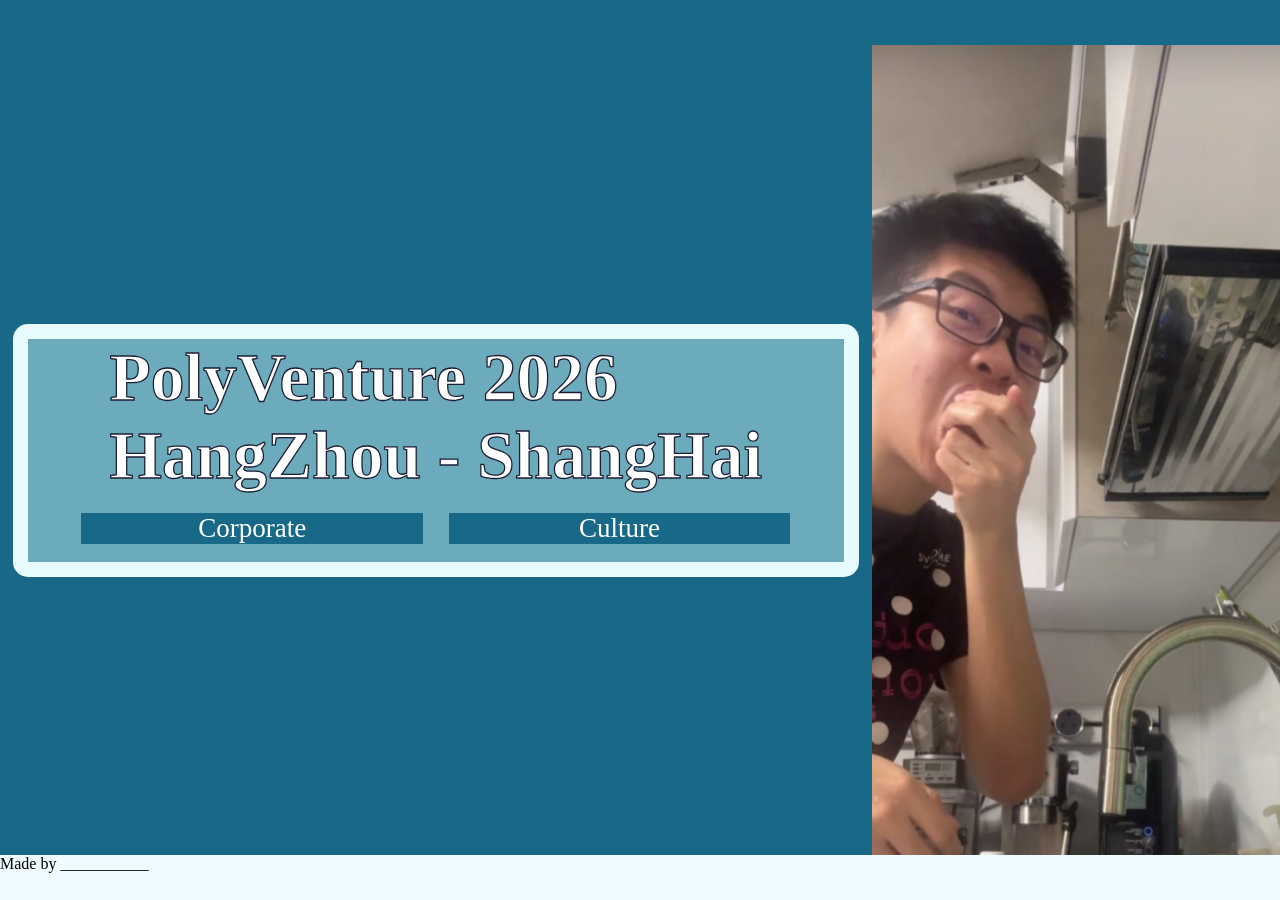
==== index.html @ dc6136de "fixing" ====
<!DOCTYPE html>

<html>

<head>
    <meta charset="UTF-8">
    <meta name="viewport" content="width=device-width, initial-scale=1.0">
    <title>PolyVenture 2026 - Main Page</title>
    <link rel="stylesheet" href="/css/style.css">
</head>

<body>

    <header>
    </header>

    <main>

        <div class="mainPage">

            <section class="title_buttons">

                <div class="title">
                    <h1>PolyVenture 2026</h1>
                    <h1>HangZhou - ShangHai</h1>
                </div>

                <div class="mainPageButtons">
                    <a href="/company.html" class="link_button">Corporate</a>

                    <a href="/company.html" class="link_button">Culture</a>
                </div>


            </section>

            <section class="title-img">
                <img src="/img/kingsleyPeach.png">
            </section>

        </div>

    </main>

    <footer>
        <p>Made by ___________</p>
    </footer>

</body>


</html>
---- css/style.css ----
* {
    box-sizing: border-box;
    padding: 0;
    margin: 0;
}

header {
    background: #186987;
    height: 5vh;
}

main {
    display: flex;

    align-items: center;
    justify-content: space-evenly;
    background: #186987;
}

footer {
    background: #eefbff;
    height: 5vh;
}

main>.mainPage {
    display: flex;
    flex-direction: row;

    background: #186987;

    height: 90vh;

    align-items: center;
    justify-content: space-evenly;
}

main>.mainPage>.title-img {
    flex: 1;

    height: 100%;
    width: auto;
}

main>.mainPage>.title-img img {

    height: 100%;
    width: 100%;

    object-fit: cover;
}

main>.mainPage>.title_buttons {
    flex: 2;

    display: flex;

    flex-direction: column;
    align-items: center;
    justify-content: space-evenly;

    margin: 1vh 1vw;
    background: #6babbc;
    border-radius: 15px;
    border: 15px solid #e7fbff;
}

main>.mainPage>.title_buttons>.title {

    -webkit-text-stroke: 0.1vw #1d1e34;

    color: #ffffff;
    font-size: 5vh;
}

main>.mainPage>.title_buttons>.mainPageButtons {
    flex: 1;

    display: flex;
    flex-direction: row;
    justify-content: space-evenly;

    margin: 1vh 1vw;
    width: 90%;

}

main>.mainPage>.title_buttons>.mainPageButtons>.link_button {
    flex: 1;

    background-color: #186987;
    color: #ffffff;

    border: 0px;

    margin: 1vh 1vw;
    box-shadow: #0f2542;

    text-align: center;
    text-decoration: none;

    font-size: 3vh;

}

main>.companyPage {
    display: flex;
    flex-direction: column;

    height: auto;
    width: 90%;
    align-items: center;
    justify-content: space-evenly;

    background-color: #1d1e34;

    margin: 1vh 1vw;
}

main>.companyPage>.companyContent {
    display: flex;

    width: 90%;

    background-color: #186987;

    border: 10px;
    border-color: #ffffff;

    margin: 1vh 1vw;
}

main>.companyPage>.left-img {
    flex-direction: row;

}

main>.companyPage>.right-img {
    flex-direction: row-reverse;
}

main>.companyPage>.companyContent>.left-side-img {
    flex: 1;

    background: blanchedalmond;
}

main>.companyPage>.companyContent>img {
    flex: 1;

    background: blanchedalmond;
}

main>.companyPage>.companyContent>article {
    flex: 4;

    margin: 1vh 1vw;
    background: yellowgreen;
}

.large-img {
    width: 100%;
    height: auto;
    margin-top: 1%;
    margin-bottom: 1%;
}

.back-img {

    height: 100%;
    margin: 1vh 1vw;

}
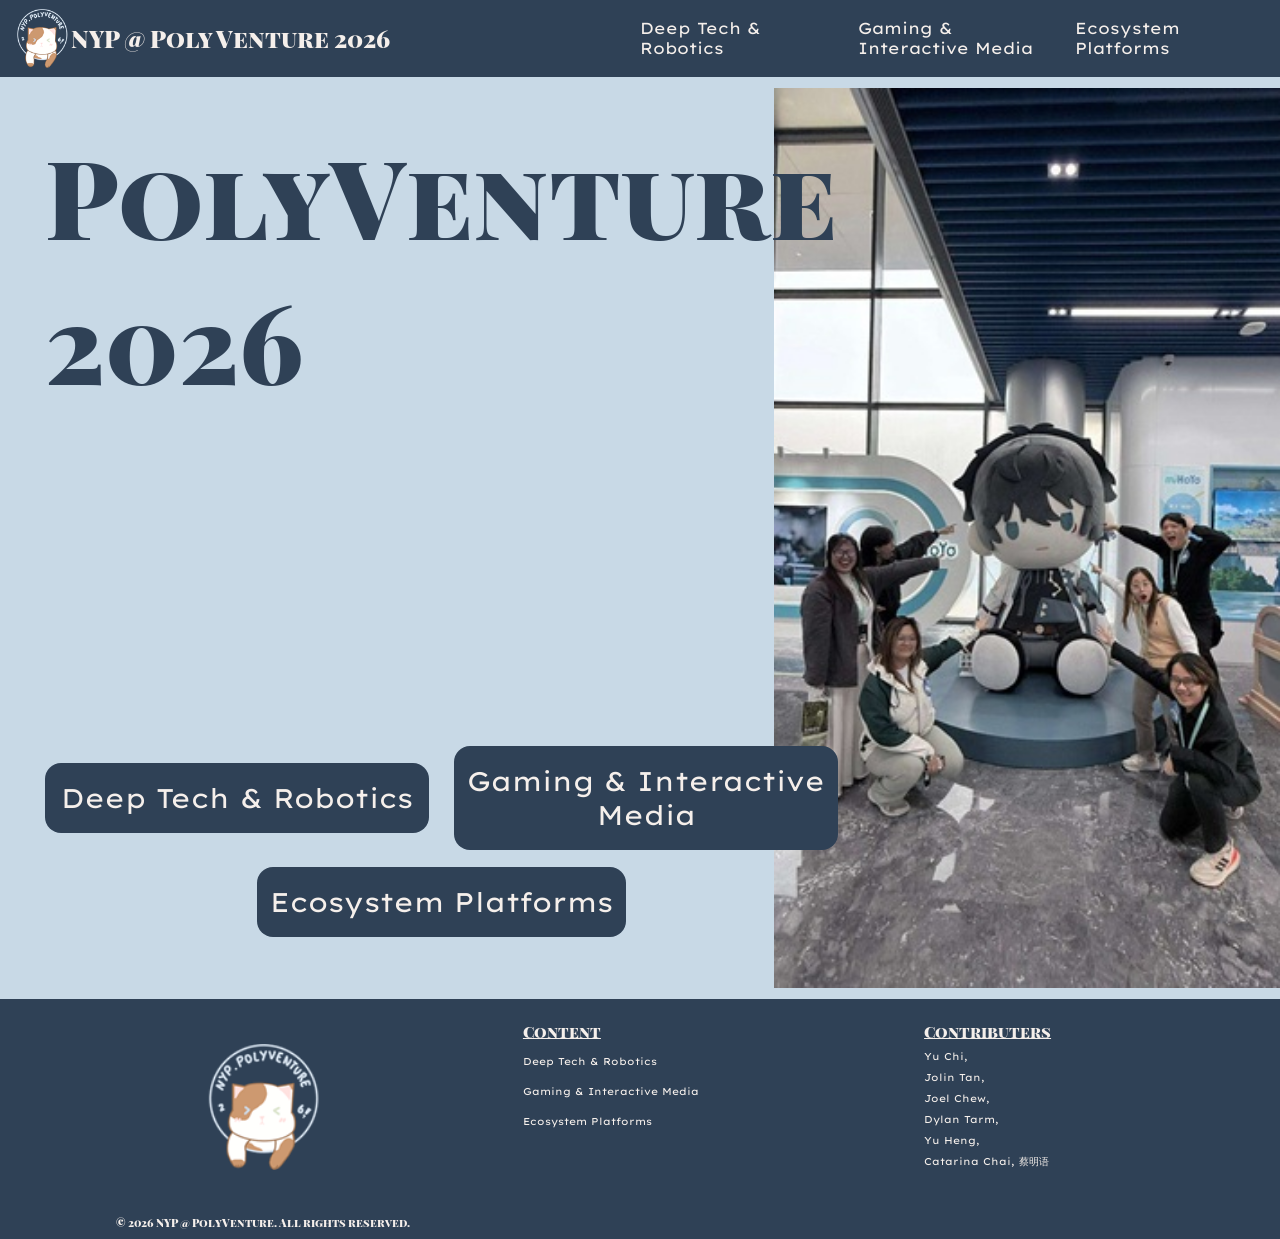
==== commit 339917de: "..." ====
--- a/index.html
+++ b/index.html
@@ -1,52 +1,81 @@
 <!DOCTYPE html>
 
-<html>
+<html lang = "en">
+    <head>
+        <meta charset="UTF-8">
+        <meta name="viewport" content="width=device-width, initial-scale=1.0">
+    
+        <!-- the website title -->
+        <title>PolyVenture 2026 - Main Page</title>
+        
+        <!-- changing of website icon -->
+        <link rel="icon" type="image/x-icon" href="img/logo_.png">
 
-<head>
-    <meta charset="UTF-8">
-    <meta name="viewport" content="width=device-width, initial-scale=1.0">
-    <title>PolyVenture 2026 - Main Page</title>
-    <link rel="stylesheet" href="/css/style.css">
-</head>
+        <!-- link to external css file under css folder -->
+        <link rel="stylesheet" href="./css/style.css">
+    
+        <!-- link to external js file under js folder -->
+        <script src="./js/main.js" defer></script>
+    
+    </head>
+    
+    <body>
+        <!-- Header -->
+        <header>
+            <div>
+                <a href = "index.html">
+                    <img src="img/logo_.png" alt="logo" title="logo">
+                    <h2>NYP @ Poly Venture 2026</h2>
+                </a>
+            </div>
+            <div>
+                <a href = "tech.html">Deep Tech & Robotics</a>
+                <a href = "gaming.html">Gaming & Interactive Media</a>
+                <a href = "eco.html">Ecosystem Platforms</a>
+            </div>
+        </header>
+    
+        <!-- content -->
+        <main class="mainPage">
+            <div>
+                <h1>PolyVenture<br>2026</h1>
+            </div>
+        
+            <div class="mainPageButtons">
+                <a href = "tech.html">Deep Tech & Robotics</a>
+                <a href = "gaming.html">Gaming & Interactive Media</a>
+                <a href = "eco.html">Ecosystem Platforms</a>
+            </div>  
+        </main>
+    
+        <!-- Footer -->
+        <footer>
+            <a>
+                <img src="img/logo_.png" alt="logo" title="logo">
+            </a>
 
-<body>
+            <!-- nav to other pg of the website -->
+            <div>
+                <h4><u>Content</u></h4>
+                <nav>
+                    <a href = "tech.html">Deep Tech & Robotics</a>
+                    <a href = "gaming.html">Gaming & Interactive Media</a>
+                    <a href = "eco.html">Ecosystem Platforms</a>
+                </nav>
+            </div>
 
-    <header>
-    </header>
+            <div>
+                <h4><u>Contributers</u></h4>
+                <p>Yu Chi,  </p>
+                <p>Jolin Tan,  </p>
+                <p>Joel Chew,  </p>
+                <p>Dylan Tarm,  </p>
+                <p>Yu Heng,  </p>
+                <p>Catarina Chai, 蔡明语 </p>
+            </div>
 
-    <main>
-
-        <div class="mainPage">
-
-            <section class="title_buttons">
-
-                <div class="title">
-                    <h1>PolyVenture 2026</h1>
-                    <h1>HangZhou - ShangHai</h1>
-                </div>
-
-                <div class="mainPageButtons">
-                    <a href="/company.html" class="link_button">Corporate</a>
-
-                    <a href="/company.html" class="link_button">Culture</a>
-                </div>
-
-
-            </section>
-
-            <section class="title-img">
-                <img src="/img/kingsleyPeach.png">
-            </section>
-
-        </div>
-
-    </main>
-
-    <footer>
-        <p>Made by ___________</p>
-    </footer>
-
-</body>
-
-
+            <h6>© 2026 NYP @ PolyVenture. All rights reserved.</h6>
+        </footer>
+    
+    </body>
 </html>
--- a/css/style.css
+++ b/css/style.css
@@ -1,172 +1,238 @@
+/*=======================
+         fonts
+=======================*/
+/* for header texts */
+@font-face {
+    font-family: Playfair_font;
+    src: url("../font/PlayfairDisplaySC-Black.woff");
+}
+/* for basic normal texts */
+@font-face {
+    font-family: LexendExa_font;
+    src: url("../font/LexendExa-VariableFont_wght.woff");
+}
+
+
+
+/*=======================
+        elements
+=======================*/
 * {
     box-sizing: border-box;
     padding: 0;
     margin: 0;
 }
 
+img {
+    max-width: 100%;
+}
+
+a {
+  text-decoration: none;
+  color:#f5efeb;
+  font-family: LexendExa_Font;
+}
+
+h1, h2{
+    font-family: Playfair_font;
+    color:#f5efeb;
+}
+
+
+/*=======================
+        header
+=======================*/
 header {
-    background: #186987;
-    height: 5vh;
-}
-
-main {
-    display: flex;
-
-    align-items: center;
-    justify-content: space-evenly;
-    background: #186987;
-}
-
+    background: #2f4156;
+    min-height: 5vh;
+    display: grid;
+    grid-template-columns: 3fr 3fr;
+    padding: 1vh 1vw;
+}
+
+header>div:nth-of-type(1)>a{
+    display: flex;
+    align-items: center;
+}
+
+header>div:nth-last-of-type(1){
+    display: grid;
+    grid-template-columns: repeat(3,1fr);
+    column-gap: 2vw;
+    align-items: center;
+}
+
+header img{
+    height: 6.5vh;
+}
+
+
+/*============================
+            footer  
+=============================*/
 footer {
-    background: #eefbff;
-    height: 5vh;
-}
-
-main>.mainPage {
-    display: flex;
-    flex-direction: row;
-
-    background: #186987;
-
-    height: 90vh;
-
-    align-items: center;
-    justify-content: space-evenly;
-}
-
-main>.mainPage>.title-img {
-    flex: 1;
-
-    height: 100%;
-    width: auto;
-}
-
-main>.mainPage>.title-img img {
-
-    height: 100%;
-    width: 100%;
-
-    object-fit: cover;
-}
-
-main>.mainPage>.title_buttons {
-    flex: 2;
-
-    display: flex;
-
+    background: #2f4156;
+    display: grid;
+    grid-template-columns: repeat(3, auto);
+    grid-template-rows: repeat(2,auto);
+    padding: 0.5vh 1vw;
+}
+
+footer *{
+    text-align: left;
+    color:#f5efeb;
+    font-family: LexendExa_Font;
+    padding: 0.5vh 0vw;
+}
+
+footer img{
+    height:15vh;
+}
+
+footer h6{
+    text-align: center;
+    font-family: Playfair_Font;
+}
+
+footer h4>u{
+    font-family: Playfair_Font;
+}
+
+footer p, footer a{
+    font-size: 0.75vw;
+    padding: 0.5vh 0vw;
+}
+footer>a{
+    grid-column: 1;
+    grid-row: 1;
+    justify-content : center;
+    display: flex;
+    place-items: end;
+    padding: 4vh 1vw;
+}
+
+
+footer div{
+    padding:1vw 1vh;
+    grid-row: 1 / span 2;
+}
+
+footer nav{
+    display: flex;
     flex-direction: column;
-    align-items: center;
-    justify-content: space-evenly;
-
-    margin: 1vh 1vw;
-    background: #6babbc;
-    border-radius: 15px;
-    border: 15px solid #e7fbff;
-}
-
-main>.mainPage>.title_buttons>.title {
-
-    -webkit-text-stroke: 0.1vw #1d1e34;
-
-    color: #ffffff;
-    font-size: 5vh;
-}
-
-main>.mainPage>.title_buttons>.mainPageButtons {
-    flex: 1;
-
-    display: flex;
-    flex-direction: row;
-    justify-content: space-evenly;
-
-    margin: 1vh 1vw;
-    width: 90%;
-
-}
-
-main>.mainPage>.title_buttons>.mainPageButtons>.link_button {
-    flex: 1;
-
-    background-color: #186987;
-    color: #ffffff;
-
-    border: 0px;
-
-    margin: 1vh 1vw;
-    box-shadow: #0f2542;
-
+    row-gap: 1vh;
+}
+
+/*=======================
+        main pg
+=======================*/
+.mainPage {
+    display: grid;
+    background-color: #c8d9e6;
+    background-image: url('../img/pic_1.jpg');
+    background-position: right;
+    background-repeat: no-repeat;
+    background-size: auto 100vh;
+    min-height: 90vh;
+    
+    grid-template-rows: 3fr 1fr;
+    grid-template-columns: 2fr 1fr;
+    padding: 5vh 3.5vw;
+}
+
+.mainPage h1{
+    color:#2f4156;
+    font-size: 8.5vw;
+}
+
+.mainPageButtons{
+    grid-row: 2;
+    grid-column: 1;
+    display: grid;
+    grid-template-columns: 1fr 1fr;
+    grid-template-rows: 1fr 1fr;
+    align-items: center;
+    column-gap:2vw;
+}
+
+.mainPageButtons>a {
+    background-color: #2f4156;
+    color: #f5efeb;
     text-align: center;
     text-decoration: none;
-
     font-size: 3vh;
-
-}
-
-main>.companyPage {
+    min-width: 27vw;
+    justify-content: center; 
+    align-content: center;
+    padding: 2vh 1vw;
+    border-radius: 16px;
+}
+
+.mainPageButtons>a:nth-last-of-type(1){
+    grid-column: 1/span 2;
+    justify-self: center;
+}
+
+/*=======================
+        company pg
+=======================*/
+.gamingPg, .ecoPg, .techPg{
     display: flex;
     flex-direction: column;
-
-    height: auto;
-    width: 90%;
     align-items: center;
     justify-content: space-evenly;
-
     background-color: #1d1e34;
-
-    margin: 1vh 1vw;
-}
-
-main>.companyPage>.companyContent {
-    display: flex;
-
-    width: 90%;
-
-    background-color: #186987;
-
-    border: 10px;
-    border-color: #ffffff;
-
-    margin: 1vh 1vw;
-}
-
-main>.companyPage>.left-img {
+}
+
+.companyContent {
+    display: flex;
     flex-direction: row;
-
-}
-
-main>.companyPage>.right-img {
+    border-bottom: 3px solid #f5efeb;
+    padding: 3vh 1vw;
+}
+
+.right-img {
     flex-direction: row-reverse;
 }
 
-main>.companyPage>.companyContent>.left-side-img {
+.left-img {
+    flex-direction: row;
+}
+
+.img-container {
     flex: 1;
-
-    background: blanchedalmond;
-}
-
-main>.companyPage>.companyContent>img {
+    background: transparent;
+}
+.img-comtainer img {
     flex: 1;
-
-    background: blanchedalmond;
-}
-
-main>.companyPage>.companyContent>article {
-    flex: 4;
-
-    margin: 1vh 1vw;
-    background: yellowgreen;
+    object-fit: cover;
+    background: transparent;
+}
+
+.companyContent>article {
+    flex: 2;
+    padding: 1vh 1vw;
+    border: 3px solid #c8d9e6;
+}
+
+.companyContent>article h2 {
+    font-size: 5vw;
+}
+
+.companyContent>article p {
+    font-size: 1vw;
 }
 
 .large-img {
     width: 100%;
     height: auto;
-    margin-top: 1%;
-    margin-bottom: 1%;
 }
 
 .back-img {
-
     height: 100%;
     margin: 1vh 1vw;
-
+}
+
+.companyContent *{
+    color:#f5efeb;
 }
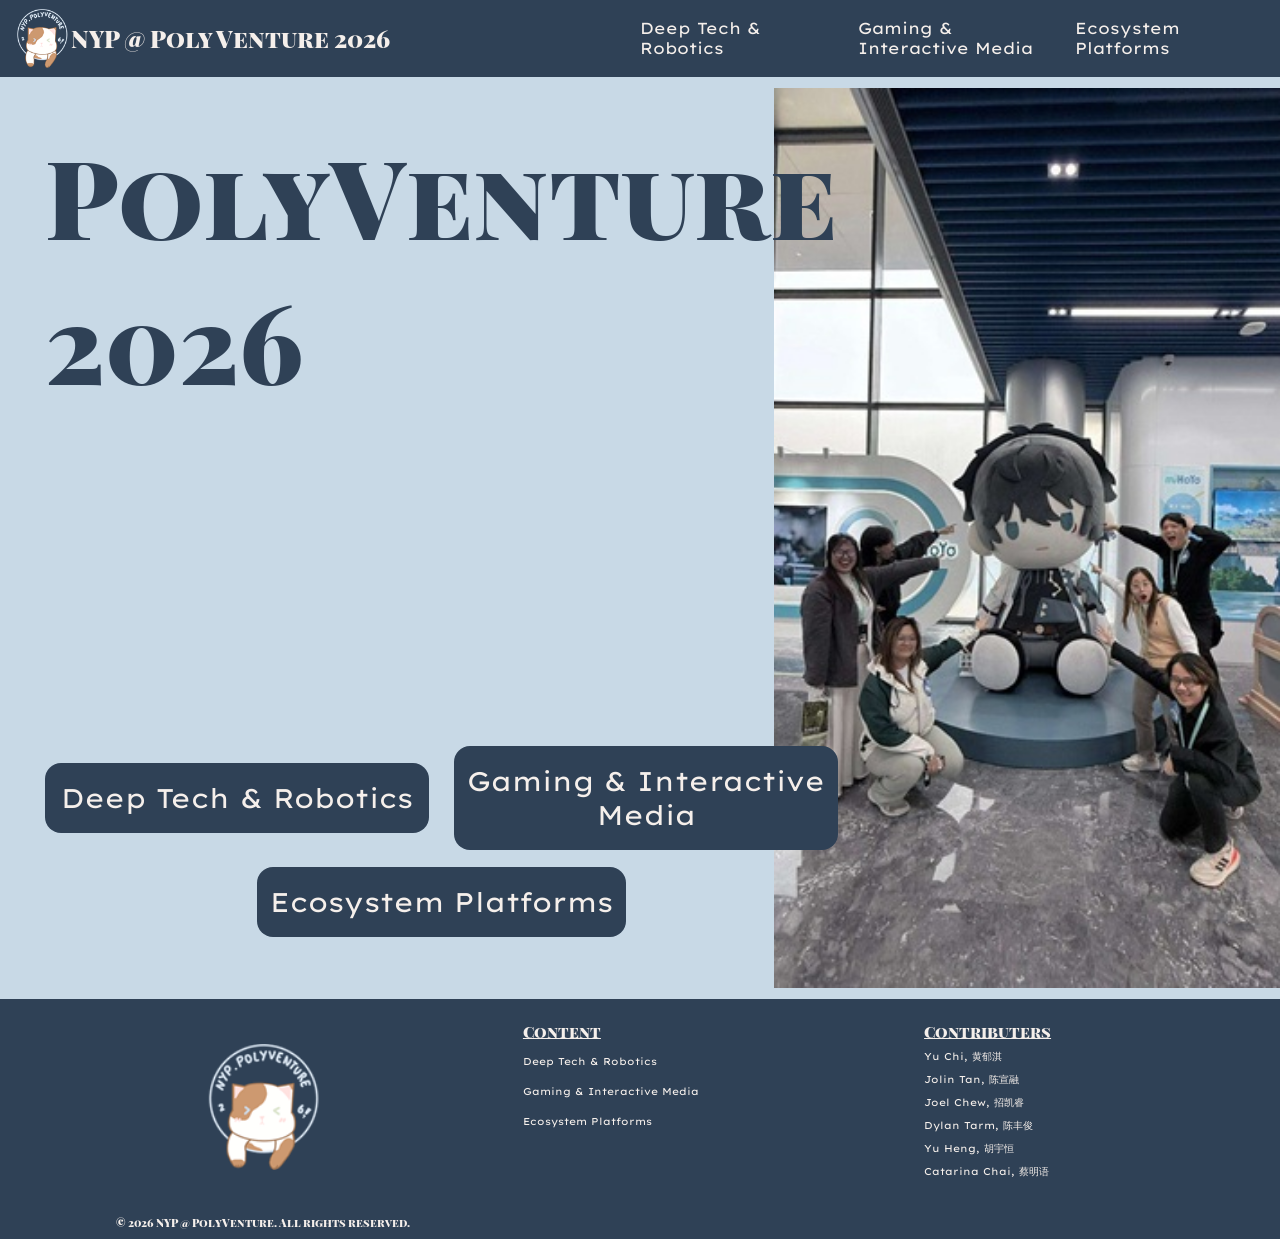
==== commit 22fca371: "tech page content added" ====
--- a/index.html
+++ b/index.html
@@ -1,81 +1,83 @@
 <!DOCTYPE html>
 
-<html lang = "en">
-    <head>
-        <meta charset="UTF-8">
-        <meta name="viewport" content="width=device-width, initial-scale=1.0">
-    
-        <!-- the website title -->
-        <title>PolyVenture 2026 - Main Page</title>
-        
-        <!-- changing of website icon -->
-        <link rel="icon" type="image/x-icon" href="img/logo_.png">
+<html lang="en">
 
-        <!-- link to external css file under css folder -->
-        <link rel="stylesheet" href="./css/style.css">
-    
-        <!-- link to external js file under js folder -->
-        <script src="./js/main.js" defer></script>
-    
-    </head>
-    
-    <body>
-        <!-- Header -->
-        <header>
-            <div>
-                <a href = "index.html">
-                    <img src="img/logo_.png" alt="logo" title="logo">
-                    <h2>NYP @ Poly Venture 2026</h2>
-                </a>
-            </div>
-            <div>
-                <a href = "tech.html">Deep Tech & Robotics</a>
-                <a href = "gaming.html">Gaming & Interactive Media</a>
-                <a href = "eco.html">Ecosystem Platforms</a>
-            </div>
-        </header>
-    
-        <!-- content -->
-        <main class="mainPage">
-            <div>
-                <h1>PolyVenture<br>2026</h1>
-            </div>
-        
-            <div class="mainPageButtons">
-                <a href = "tech.html">Deep Tech & Robotics</a>
-                <a href = "gaming.html">Gaming & Interactive Media</a>
-                <a href = "eco.html">Ecosystem Platforms</a>
-            </div>  
-        </main>
-    
-        <!-- Footer -->
-        <footer>
-            <a>
+<head>
+    <meta charset="UTF-8">
+    <meta name="viewport" content="width=device-width, initial-scale=1.0">
+
+    <!-- the website title -->
+    <title>PolyVenture 2026 - Main Page</title>
+
+    <!-- changing of website icon -->
+    <link rel="icon" type="image/x-icon" href="img/logo_.png">
+
+    <!-- link to external css file under css folder -->
+    <link rel="stylesheet" href="./css/style.css">
+
+    <!-- link to external js file under js folder -->
+    <script src="./js/main.js" defer></script>
+
+</head>
+
+<body>
+    <!-- Header -->
+    <header>
+        <div>
+            <a href="index.html">
                 <img src="img/logo_.png" alt="logo" title="logo">
+                <h2>NYP @ Poly Venture 2026</h2>
             </a>
+        </div>
+        <div>
+            <a href="tech.html">Deep Tech & Robotics</a>
+            <a href="gaming.html">Gaming & Interactive Media</a>
+            <a href="eco.html">Ecosystem Platforms</a>
+        </div>
+    </header>
 
-            <!-- nav to other pg of the website -->
-            <div>
-                <h4><u>Content</u></h4>
-                <nav>
-                    <a href = "tech.html">Deep Tech & Robotics</a>
-                    <a href = "gaming.html">Gaming & Interactive Media</a>
-                    <a href = "eco.html">Ecosystem Platforms</a>
-                </nav>
-            </div>
+    <!-- content -->
+    <main class="mainPage">
+        <div>
+            <h1>PolyVenture<br>2026</h1>
+        </div>
 
-            <div>
-                <h4><u>Contributers</u></h4>
-                <p>Yu Chi,  </p>
-                <p>Jolin Tan,  </p>
-                <p>Joel Chew,  </p>
-                <p>Dylan Tarm,  </p>
-                <p>Yu Heng,  </p>
-                <p>Catarina Chai, 蔡明语 </p>
-            </div>
+        <div class="mainPageButtons">
+            <a href="tech.html">Deep Tech & Robotics</a>
+            <a href="gaming.html">Gaming & Interactive Media</a>
+            <a href="eco.html">Ecosystem Platforms</a>
+        </div>
+    </main>
 
-            <h6>© 2026 NYP @ PolyVenture. All rights reserved.</h6>
-        </footer>
-    
-    </body>
+    <!-- Footer -->
+    <footer>
+        <a>
+            <img src="img/logo_.png" alt="logo" title="logo">
+        </a>
+
+        <!-- nav to other pg of the website -->
+        <div>
+            <h4><u>Content</u></h4>
+            <nav>
+                <a href="tech.html">Deep Tech & Robotics</a>
+                <a href="gaming.html">Gaming & Interactive Media</a>
+                <a href="eco.html">Ecosystem Platforms</a>
+            </nav>
+        </div>
+
+        <div>
+            <h4><u>Contributers</u></h4>
+            <p>Yu Chi, 黄郁淇</p>
+            <p>Jolin Tan, 陈宣融</p>
+            <p>Joel Chew, 招凯睿</p>
+            <p>Dylan Tarm, 陈丰俊</p>
+            <p>Yu Heng, 胡宇恒</p>
+            <p>Catarina Chai, 蔡明语 </p>
+        </div>
+
+        <h6>© 2026 NYP @ PolyVenture. All rights reserved.</h6>
+    </footer>
+
+</body>
+
 </html>
--- a/css/style.css
+++ b/css/style.css
@@ -6,6 +6,7 @@
     font-family: Playfair_font;
     src: url("../font/PlayfairDisplaySC-Black.woff");
 }
+
 /* for basic normal texts */
 @font-face {
     font-family: LexendExa_font;
@@ -28,14 +29,15 @@
 }
 
 a {
-  text-decoration: none;
-  color:#f5efeb;
-  font-family: LexendExa_Font;
-}
-
-h1, h2{
+    text-decoration: none;
+    color: #f5efeb;
+    font-family: LexendExa_Font;
+}
+
+h1,
+h2 {
     font-family: Playfair_font;
-    color:#f5efeb;
+    color: #f5efeb;
 }
 
 
@@ -50,19 +52,19 @@
     padding: 1vh 1vw;
 }
 
-header>div:nth-of-type(1)>a{
-    display: flex;
-    align-items: center;
-}
-
-header>div:nth-last-of-type(1){
-    display: grid;
-    grid-template-columns: repeat(3,1fr);
+header>div:nth-of-type(1)>a {
+    display: flex;
+    align-items: center;
+}
+
+header>div:nth-last-of-type(1) {
+    display: grid;
+    grid-template-columns: repeat(3, 1fr);
     column-gap: 2vw;
     align-items: center;
 }
 
-header img{
+header img {
     height: 6.5vh;
 }
 
@@ -74,50 +76,52 @@
     background: #2f4156;
     display: grid;
     grid-template-columns: repeat(3, auto);
-    grid-template-rows: repeat(2,auto);
+    grid-template-rows: repeat(2, auto);
     padding: 0.5vh 1vw;
 }
 
-footer *{
+footer * {
     text-align: left;
-    color:#f5efeb;
+    color: #f5efeb;
     font-family: LexendExa_Font;
     padding: 0.5vh 0vw;
 }
 
-footer img{
-    height:15vh;
-}
-
-footer h6{
+footer img {
+    height: 15vh;
+}
+
+footer h6 {
     text-align: center;
     font-family: Playfair_Font;
 }
 
-footer h4>u{
+footer h4>u {
     font-family: Playfair_Font;
 }
 
-footer p, footer a{
+footer p,
+footer a {
     font-size: 0.75vw;
     padding: 0.5vh 0vw;
 }
-footer>a{
+
+footer>a {
     grid-column: 1;
     grid-row: 1;
-    justify-content : center;
+    justify-content: center;
     display: flex;
     place-items: end;
     padding: 4vh 1vw;
 }
 
 
-footer div{
-    padding:1vw 1vh;
+footer div {
+    padding: 1vw 1vh;
     grid-row: 1 / span 2;
 }
 
-footer nav{
+footer nav {
     display: flex;
     flex-direction: column;
     row-gap: 1vh;
@@ -134,25 +138,25 @@
     background-repeat: no-repeat;
     background-size: auto 100vh;
     min-height: 90vh;
-    
+
     grid-template-rows: 3fr 1fr;
     grid-template-columns: 2fr 1fr;
     padding: 5vh 3.5vw;
 }
 
-.mainPage h1{
-    color:#2f4156;
+.mainPage h1 {
+    color: #2f4156;
     font-size: 8.5vw;
 }
 
-.mainPageButtons{
+.mainPageButtons {
     grid-row: 2;
     grid-column: 1;
     display: grid;
     grid-template-columns: 1fr 1fr;
     grid-template-rows: 1fr 1fr;
     align-items: center;
-    column-gap:2vw;
+    column-gap: 2vw;
 }
 
 .mainPageButtons>a {
@@ -162,13 +166,13 @@
     text-decoration: none;
     font-size: 3vh;
     min-width: 27vw;
-    justify-content: center; 
+    justify-content: center;
     align-content: center;
     padding: 2vh 1vw;
     border-radius: 16px;
 }
 
-.mainPageButtons>a:nth-last-of-type(1){
+.mainPageButtons>a:nth-last-of-type(1) {
     grid-column: 1/span 2;
     justify-self: center;
 }
@@ -176,7 +180,9 @@
 /*=======================
         company pg
 =======================*/
-.gamingPg, .ecoPg, .techPg{
+.gamingPg,
+.ecoPg,
+.techPg {
     display: flex;
     flex-direction: column;
     align-items: center;
@@ -186,23 +192,27 @@
 
 .companyContent {
     display: flex;
-    flex-direction: row;
+    flex-direction: column;
     border-bottom: 3px solid #f5efeb;
     padding: 3vh 1vw;
 }
 
-.right-img {
-    flex-direction: row-reverse;
-}
-
-.left-img {
-    flex-direction: row;
+.bottom-img {
+    flex-direction: column-reverse;
+}
+
+.top-img {
+    flex-direction: column;
 }
 
 .img-container {
     flex: 1;
     background: transparent;
-}
+
+    display: flex;
+    flex-direction: row;
+}
+
 .img-comtainer img {
     flex: 1;
     object-fit: cover;
@@ -217,10 +227,38 @@
 
 .companyContent>article h2 {
     font-size: 5vw;
-}
-
-.companyContent>article p {
+    justify-self: center;
+}
+
+.companyContent>article h3 {
+    font-size: 2vw;
+    font-family: LexendExa_font;
+
+    text-decoration: underline;
+    padding: 2vh 0vw
+}
+
+.companyContent>article>ol>li {
+    font-size: 1.5vw;
+    font-family: LexendExa_font;
+
+    list-style-position: inside;
+
+    padding: 1vh 0vh
+}
+
+.companyContent>article>ol>ul>li{
     font-size: 1vw;
+    font-family: LexendExa_font;
+
+    list-style-position: inside;
+    padding: 0.5vh 0vh
+}
+
+.companyContent>article>ol>p {
+    font-size: 1vw;
+    font-family: LexendExa_font;
+
 }
 
 .large-img {
@@ -233,6 +271,6 @@
     margin: 1vh 1vw;
 }
 
-.companyContent *{
-    color:#f5efeb;
+.companyContent * {
+    color: #f5efeb;
 }
